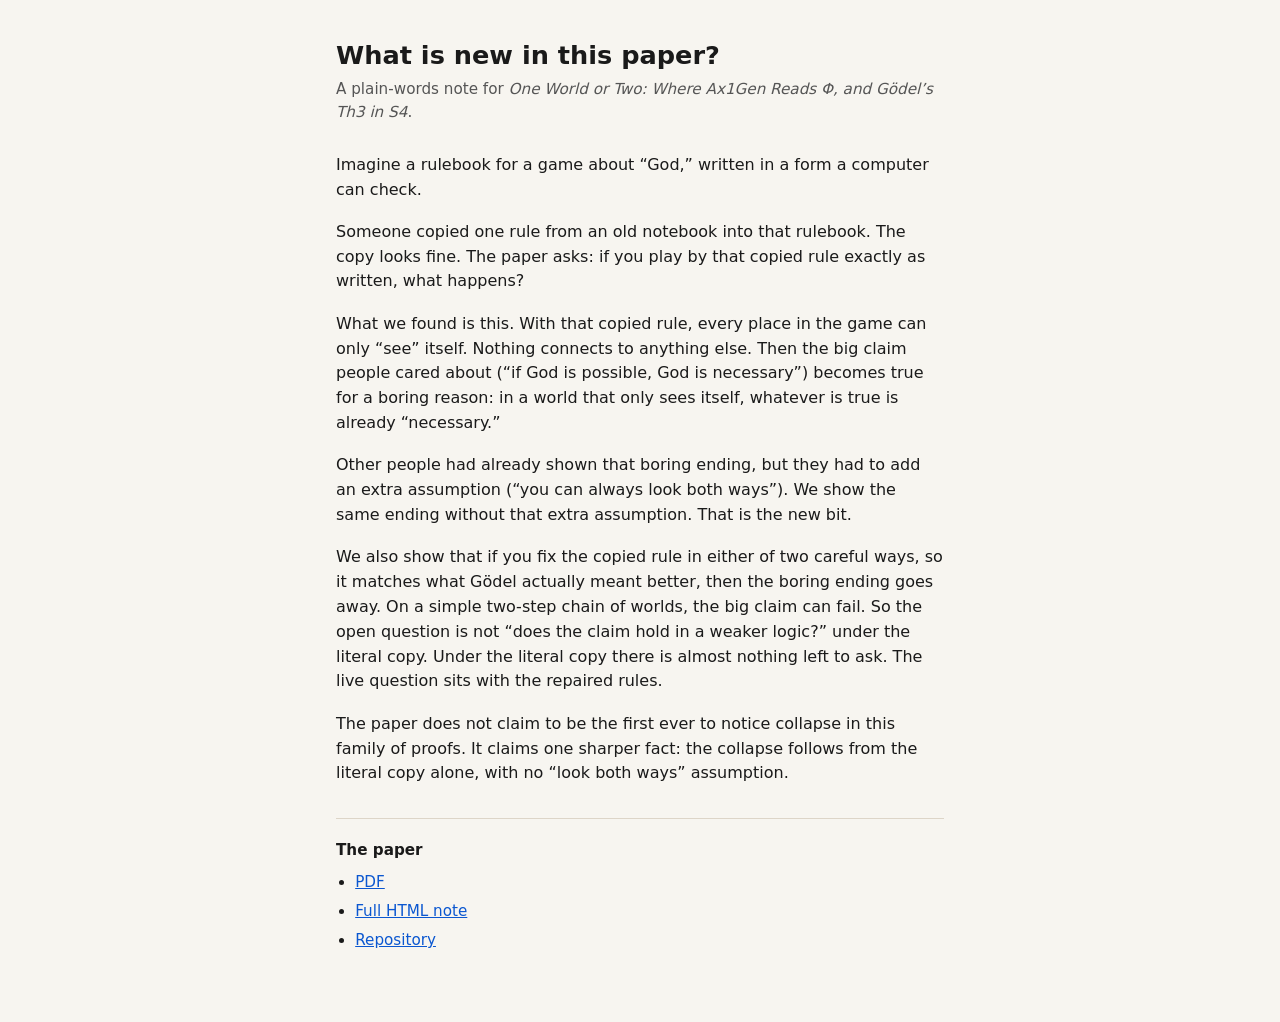
==== docs/eli5.html @ 45f97d74 "Add a plain-words summary of the note. docs/eli5.html is the uploaded page, unchanged, with a one-li" ====
<!DOCTYPE html>
<html lang="en">
<head>
  <meta charset="utf-8">
  <meta name="viewport" content="width=device-width, initial-scale=1">
  <title>What is new in this paper? (plain words)</title>
  <style>
    :root { color-scheme: light dark; }
    body {
      margin: 0;
      font-family: system-ui, -apple-system, Segoe UI, Roboto, Helvetica, Arial, sans-serif;
      line-height: 1.55;
      background: #f7f5f0;
      color: #1a1a1a;
    }
    main {
      max-width: 38rem;
      margin: 0 auto;
      padding: 2.5rem 1.25rem 4rem;
    }
    h1 {
      font-size: 1.6rem;
      font-weight: 650;
      line-height: 1.25;
      margin: 0 0 0.35rem;
    }
    .sub {
      color: #555;
      font-size: 0.95rem;
      margin: 0 0 1.75rem;
    }
    p { margin: 0 0 1.1rem; }
    a { color: #0b57d0; }
    .links {
      margin-top: 2rem;
      padding-top: 1.25rem;
      border-top: 1px solid #ddd5c8;
      font-size: 0.95rem;
    }
    .links ul { padding-left: 1.2rem; margin: 0.5rem 0 0; }
    .links li { margin: 0.35rem 0; }
    @media (prefers-color-scheme: dark) {
      body { background: #141414; color: #eee; }
      .sub { color: #aaa; }
      a { color: #8ab4f8; }
      .links { border-top-color: #333; }
    }
  </style>
</head>
<body>
  <main>
    <h1>What is new in this paper?</h1>
    <p class="sub">A plain-words note for
      <cite>One World or Two: Where Ax1Gen Reads Φ, and Gödel’s Th3 in S4</cite>.
    </p>

    <p>Imagine a rulebook for a game about “God,” written in a form a computer can check.</p>

    <p>Someone copied one rule from an old notebook into that rulebook. The copy looks fine. The paper asks: if you play by that copied rule exactly as written, what happens?</p>

    <p>What we found is this. With that copied rule, every place in the game can only “see” itself. Nothing connects to anything else. Then the big claim people cared about (“if God is possible, God is necessary”) becomes true for a boring reason: in a world that only sees itself, whatever is true is already “necessary.”</p>

    <p>Other people had already shown that boring ending, but they had to add an extra assumption (“you can always look both ways”). We show the same ending without that extra assumption. That is the new bit.</p>

    <p>We also show that if you fix the copied rule in either of two careful ways, so it matches what Gödel actually meant better, then the boring ending goes away. On a simple two-step chain of worlds, the big claim can fail. So the open question is not “does the claim hold in a weaker logic?” under the literal copy. Under the literal copy there is almost nothing left to ask. The live question sits with the repaired rules.</p>

    <p>The paper does not claim to be the first ever to notice collapse in this family of proofs. It claims one sharper fact: the collapse follows from the literal copy alone, with no “look both ways” assumption.</p>

    <div class="links">
      <strong>The paper</strong>
      <ul>
        <li><a href="https://cdn.jsdelivr.net/gh/drewarrowood/godel-ontological@master/docs/main.pdf">PDF</a></li>
        <li><a href="https://htmlpreview.github.io/?https://raw.githubusercontent.com/drewarrowood/godel-ontological/master/docs/index.html">Full HTML note</a></li>
        <li><a href="https://github.com/drewarrowood/godel-ontological">Repository</a></li>
      </ul>
    </div>
  </main>
</body>
</html>
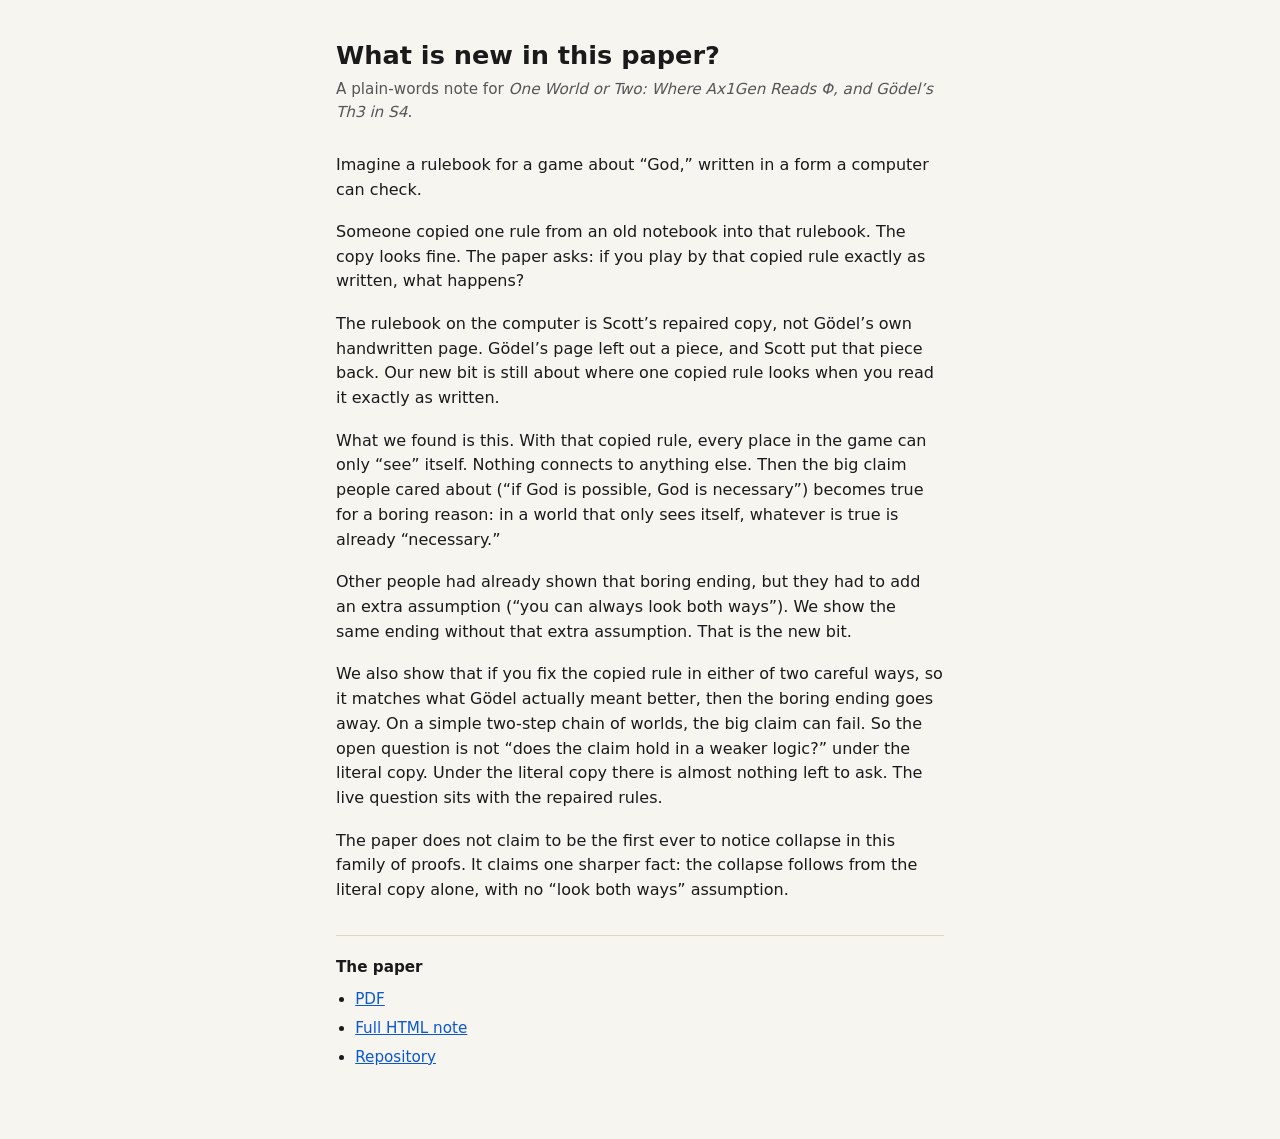
==== commit 0749b1d5: "Distinguish Gödel's hand page from Scott's repaired essence. Cite Benzmüller and Scott for the Nachl" ====
--- a/docs/eli5.html
+++ b/docs/eli5.html
@@ -58,6 +58,8 @@
 
     <p>Someone copied one rule from an old notebook into that rulebook. The copy looks fine. The paper asks: if you play by that copied rule exactly as written, what happens?</p>
 
+    <p>The rulebook on the computer is Scott’s repaired copy, not Gödel’s own handwritten page. Gödel’s page left out a piece, and Scott put that piece back. Our new bit is still about where one copied rule looks when you read it exactly as written.</p>
+
     <p>What we found is this. With that copied rule, every place in the game can only “see” itself. Nothing connects to anything else. Then the big claim people cared about (“if God is possible, God is necessary”) becomes true for a boring reason: in a world that only sees itself, whatever is true is already “necessary.”</p>
 
     <p>Other people had already shown that boring ending, but they had to add an extra assumption (“you can always look both ways”). We show the same ending without that extra assumption. That is the new bit.</p>
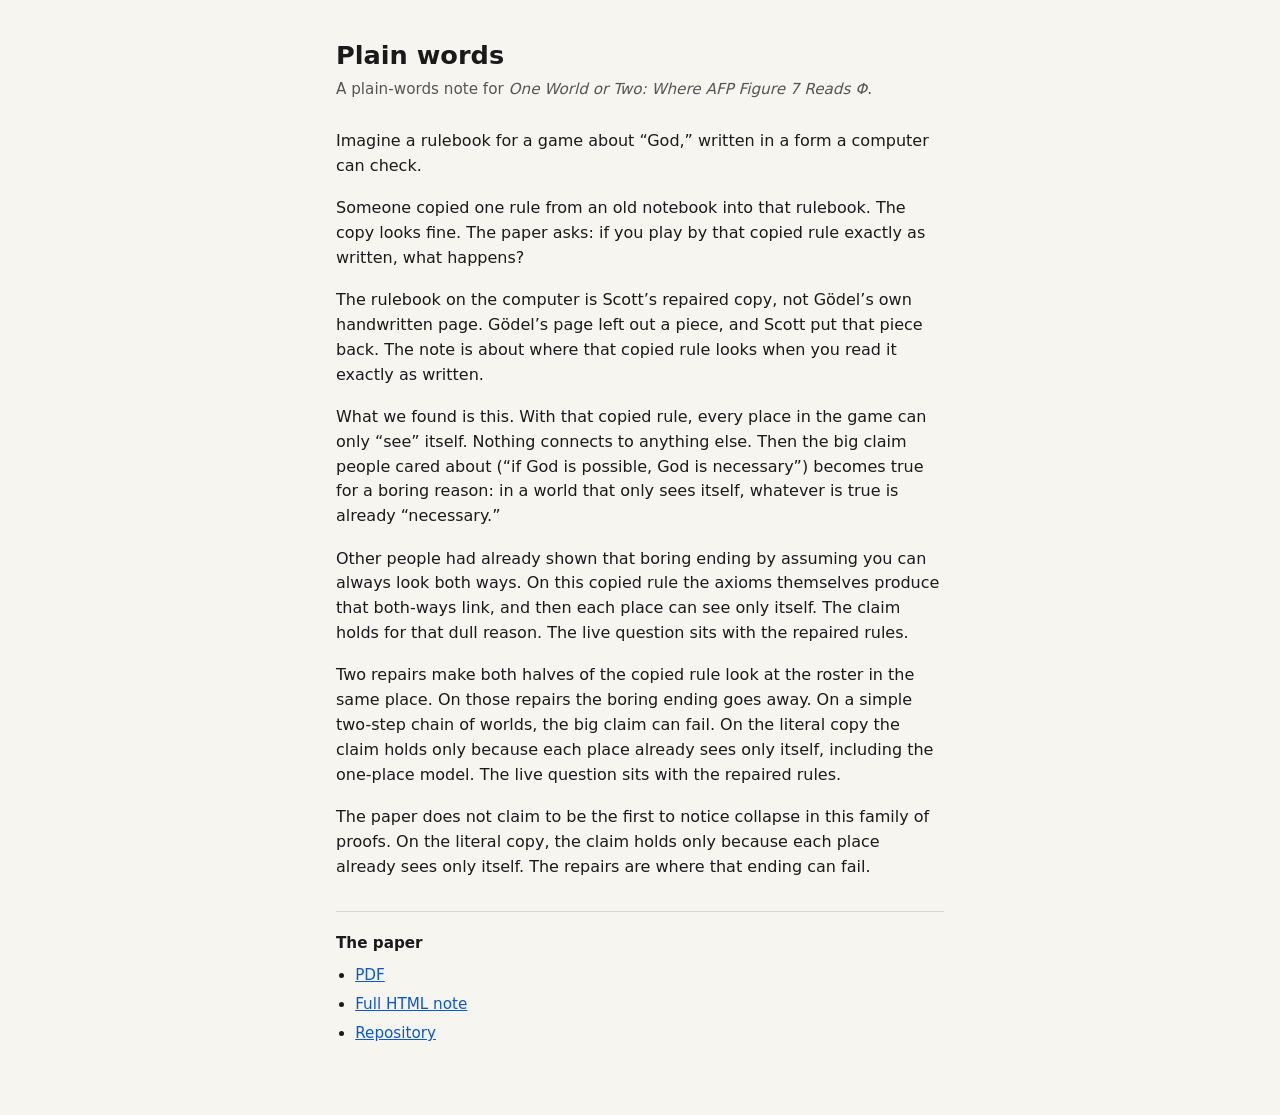
==== commit 38f0f0db: "Rename the note around AFP Figure 7 and record derived symmetry. The title names where the Scott/AFP" ====
--- a/docs/eli5.html
+++ b/docs/eli5.html
@@ -3,7 +3,7 @@
 <head>
   <meta charset="utf-8">
   <meta name="viewport" content="width=device-width, initial-scale=1">
-  <title>What is new in this paper? (plain words)</title>
+  <title>Plain words: where AFP Figure 7 reads Φ</title>
   <style>
     :root { color-scheme: light dark; }
     body {
@@ -49,24 +49,24 @@
 </head>
 <body>
   <main>
-    <h1>What is new in this paper?</h1>
+    <h1>Plain words</h1>
     <p class="sub">A plain-words note for
-      <cite>One World or Two: Where Ax1Gen Reads Φ, and Gödel’s Th3 in S4</cite>.
+      <cite>One World or Two: Where AFP Figure 7 Reads Φ</cite>.
     </p>
 
     <p>Imagine a rulebook for a game about “God,” written in a form a computer can check.</p>
 
     <p>Someone copied one rule from an old notebook into that rulebook. The copy looks fine. The paper asks: if you play by that copied rule exactly as written, what happens?</p>
 
-    <p>The rulebook on the computer is Scott’s repaired copy, not Gödel’s own handwritten page. Gödel’s page left out a piece, and Scott put that piece back. Our new bit is still about where one copied rule looks when you read it exactly as written.</p>
+    <p>The rulebook on the computer is Scott’s repaired copy, not Gödel’s own handwritten page. Gödel’s page left out a piece, and Scott put that piece back. The note is about where that copied rule looks when you read it exactly as written.</p>
 
     <p>What we found is this. With that copied rule, every place in the game can only “see” itself. Nothing connects to anything else. Then the big claim people cared about (“if God is possible, God is necessary”) becomes true for a boring reason: in a world that only sees itself, whatever is true is already “necessary.”</p>
 
-    <p>Other people had already shown that boring ending, but they had to add an extra assumption (“you can always look both ways”). We show the same ending without that extra assumption. That is the new bit.</p>
+    <p>Other people had already shown that boring ending by assuming you can always look both ways. On this copied rule the axioms themselves produce that both-ways link, and then each place can see only itself. The claim holds for that dull reason. The live question sits with the repaired rules.</p>
 
-    <p>We also show that if you fix the copied rule in either of two careful ways, so it matches what Gödel actually meant better, then the boring ending goes away. On a simple two-step chain of worlds, the big claim can fail. So the open question is not “does the claim hold in a weaker logic?” under the literal copy. Under the literal copy there is almost nothing left to ask. The live question sits with the repaired rules.</p>
+    <p>Two repairs make both halves of the copied rule look at the roster in the same place. On those repairs the boring ending goes away. On a simple two-step chain of worlds, the big claim can fail. On the literal copy the claim holds only because each place already sees only itself, including the one-place model. The live question sits with the repaired rules.</p>
 
-    <p>The paper does not claim to be the first ever to notice collapse in this family of proofs. It claims one sharper fact: the collapse follows from the literal copy alone, with no “look both ways” assumption.</p>
+    <p>The paper does not claim to be the first to notice collapse in this family of proofs. On the literal copy, the claim holds only because each place already sees only itself. The repairs are where that ending can fail.</p>
 
     <div class="links">
       <strong>The paper</strong>
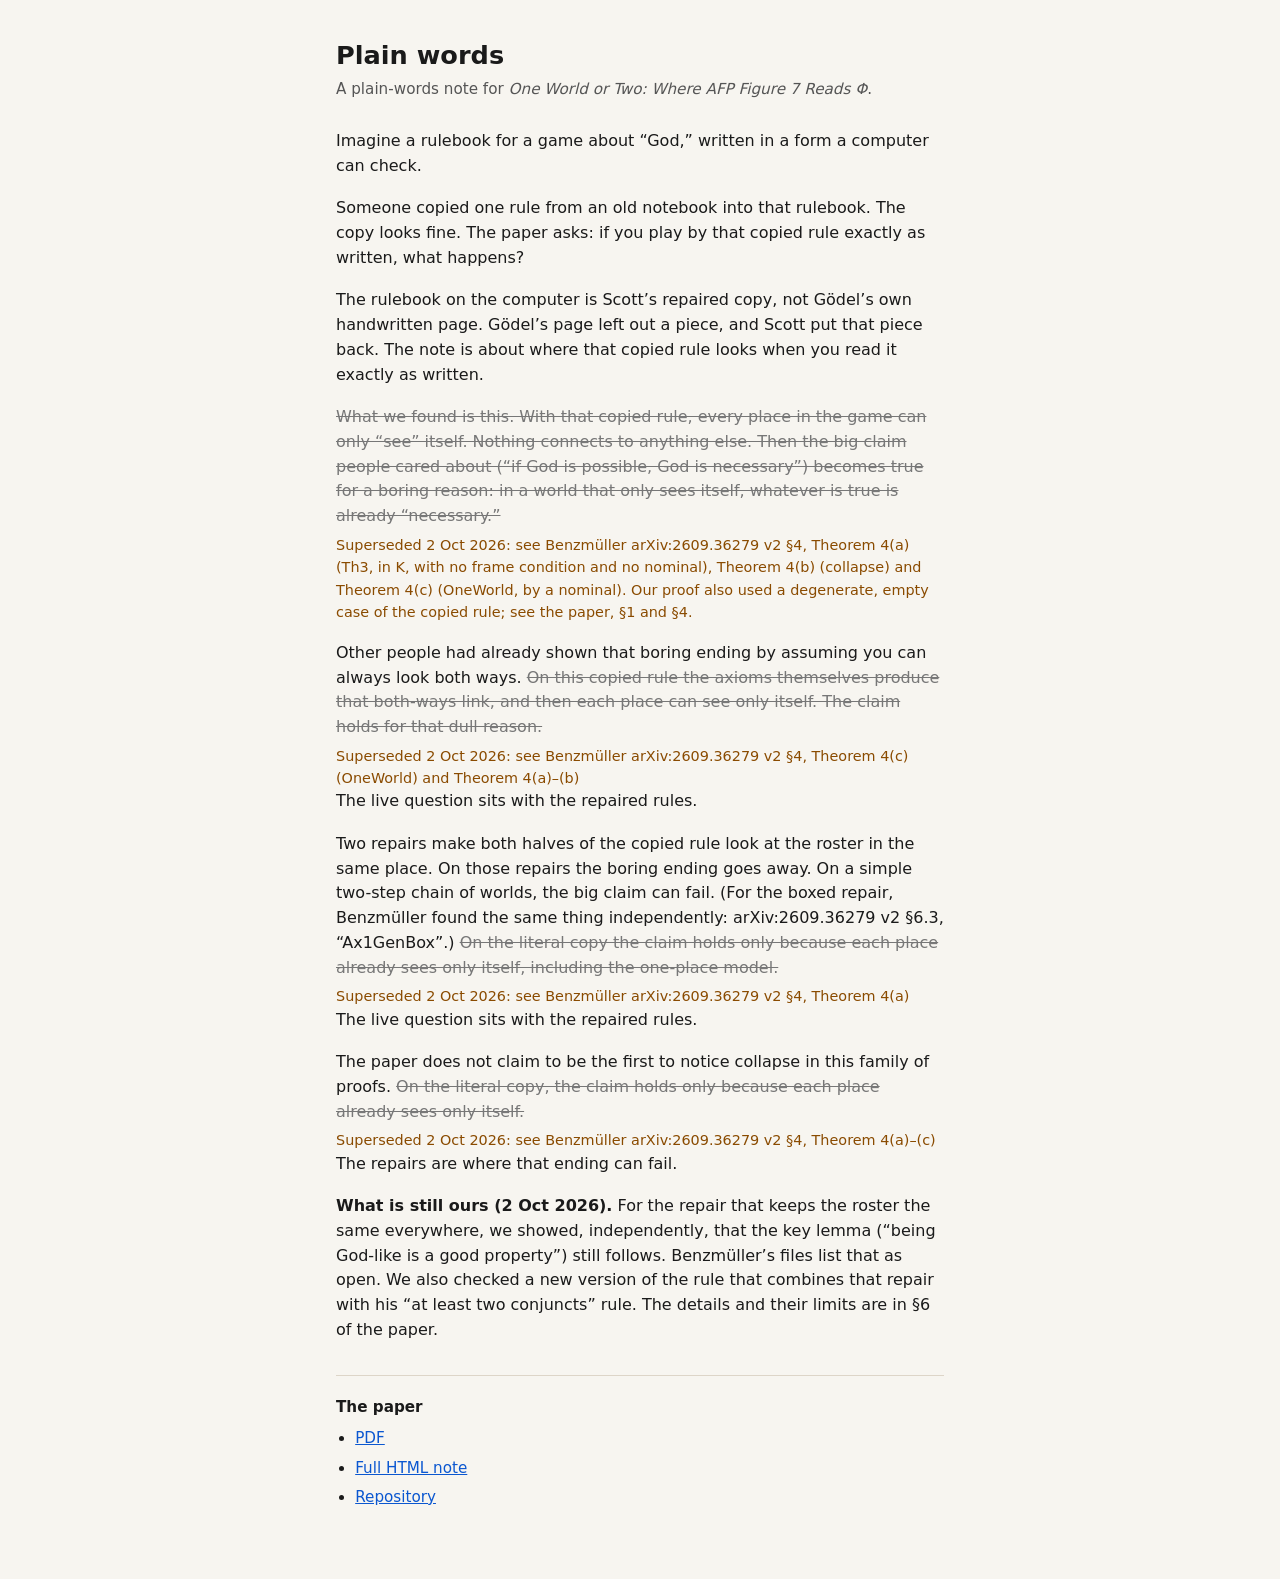
==== commit 3c25f1ad: "Reviewer edits: independence wording, Candidate B scope, nominals argument, genuine-countermodel cav" ====
--- a/docs/eli5.html
+++ b/docs/eli5.html
@@ -39,11 +39,14 @@
     }
     .links ul { padding-left: 1.2rem; margin: 0.5rem 0 0; }
     .links li { margin: 0.35rem 0; }
+    .sup { display: block; font-size: 0.9rem; color: #8a4b00; margin-top: 0.3rem; }
+    del { color: #777; }
     @media (prefers-color-scheme: dark) {
       body { background: #141414; color: #eee; }
       .sub { color: #aaa; }
       a { color: #8ab4f8; }
       .links { border-top-color: #333; }
+      .sup { color: #f6b26b; }
     }
   </style>
 </head>
@@ -60,13 +63,15 @@
 
     <p>The rulebook on the computer is Scott’s repaired copy, not Gödel’s own handwritten page. Gödel’s page left out a piece, and Scott put that piece back. The note is about where that copied rule looks when you read it exactly as written.</p>
 
-    <p>What we found is this. With that copied rule, every place in the game can only “see” itself. Nothing connects to anything else. Then the big claim people cared about (“if God is possible, God is necessary”) becomes true for a boring reason: in a world that only sees itself, whatever is true is already “necessary.”</p>
+    <p><del>What we found is this. With that copied rule, every place in the game can only “see” itself. Nothing connects to anything else. Then the big claim people cared about (“if God is possible, God is necessary”) becomes true for a boring reason: in a world that only sees itself, whatever is true is already “necessary.”</del> <span class="sup">Superseded 2 Oct 2026: see Benzmüller arXiv:2609.36279 v2 §4, Theorem 4(a) (Th3, in K, with no frame condition and no nominal), Theorem 4(b) (collapse) and Theorem 4(c) (OneWorld, by a nominal). Our proof also used a degenerate, empty case of the copied rule; see the paper, §1 and §4.</span></p>
 
-    <p>Other people had already shown that boring ending by assuming you can always look both ways. On this copied rule the axioms themselves produce that both-ways link, and then each place can see only itself. The claim holds for that dull reason. The live question sits with the repaired rules.</p>
+    <p>Other people had already shown that boring ending by assuming you can always look both ways. <del>On this copied rule the axioms themselves produce that both-ways link, and then each place can see only itself. The claim holds for that dull reason.</del> <span class="sup">Superseded 2 Oct 2026: see Benzmüller arXiv:2609.36279 v2 §4, Theorem 4(c) (OneWorld) and Theorem 4(a)–(b)</span> The live question sits with the repaired rules.</p>
 
-    <p>Two repairs make both halves of the copied rule look at the roster in the same place. On those repairs the boring ending goes away. On a simple two-step chain of worlds, the big claim can fail. On the literal copy the claim holds only because each place already sees only itself, including the one-place model. The live question sits with the repaired rules.</p>
+    <p>Two repairs make both halves of the copied rule look at the roster in the same place. On those repairs the boring ending goes away. On a simple two-step chain of worlds, the big claim can fail. (For the boxed repair, Benzmüller found the same thing independently: arXiv:2609.36279 v2 §6.3, “Ax1GenBox”.) <del>On the literal copy the claim holds only because each place already sees only itself, including the one-place model.</del> <span class="sup">Superseded 2 Oct 2026: see Benzmüller arXiv:2609.36279 v2 §4, Theorem 4(a)</span> The live question sits with the repaired rules.</p>
 
-    <p>The paper does not claim to be the first to notice collapse in this family of proofs. On the literal copy, the claim holds only because each place already sees only itself. The repairs are where that ending can fail.</p>
+    <p>The paper does not claim to be the first to notice collapse in this family of proofs. <del>On the literal copy, the claim holds only because each place already sees only itself.</del> <span class="sup">Superseded 2 Oct 2026: see Benzmüller arXiv:2609.36279 v2 §4, Theorem 4(a)–(c)</span> The repairs are where that ending can fail.</p>
+
+    <p><strong>What is still ours (2 Oct 2026).</strong> For the repair that keeps the roster the same everywhere, we showed, independently, that the key lemma (“being God-like is a good property”) still follows. Benzmüller’s files list that as open. We also checked a new version of the rule that combines that repair with his “at least two conjuncts” rule. The details and their limits are in §6 of the paper.</p>
 
     <div class="links">
       <strong>The paper</strong>
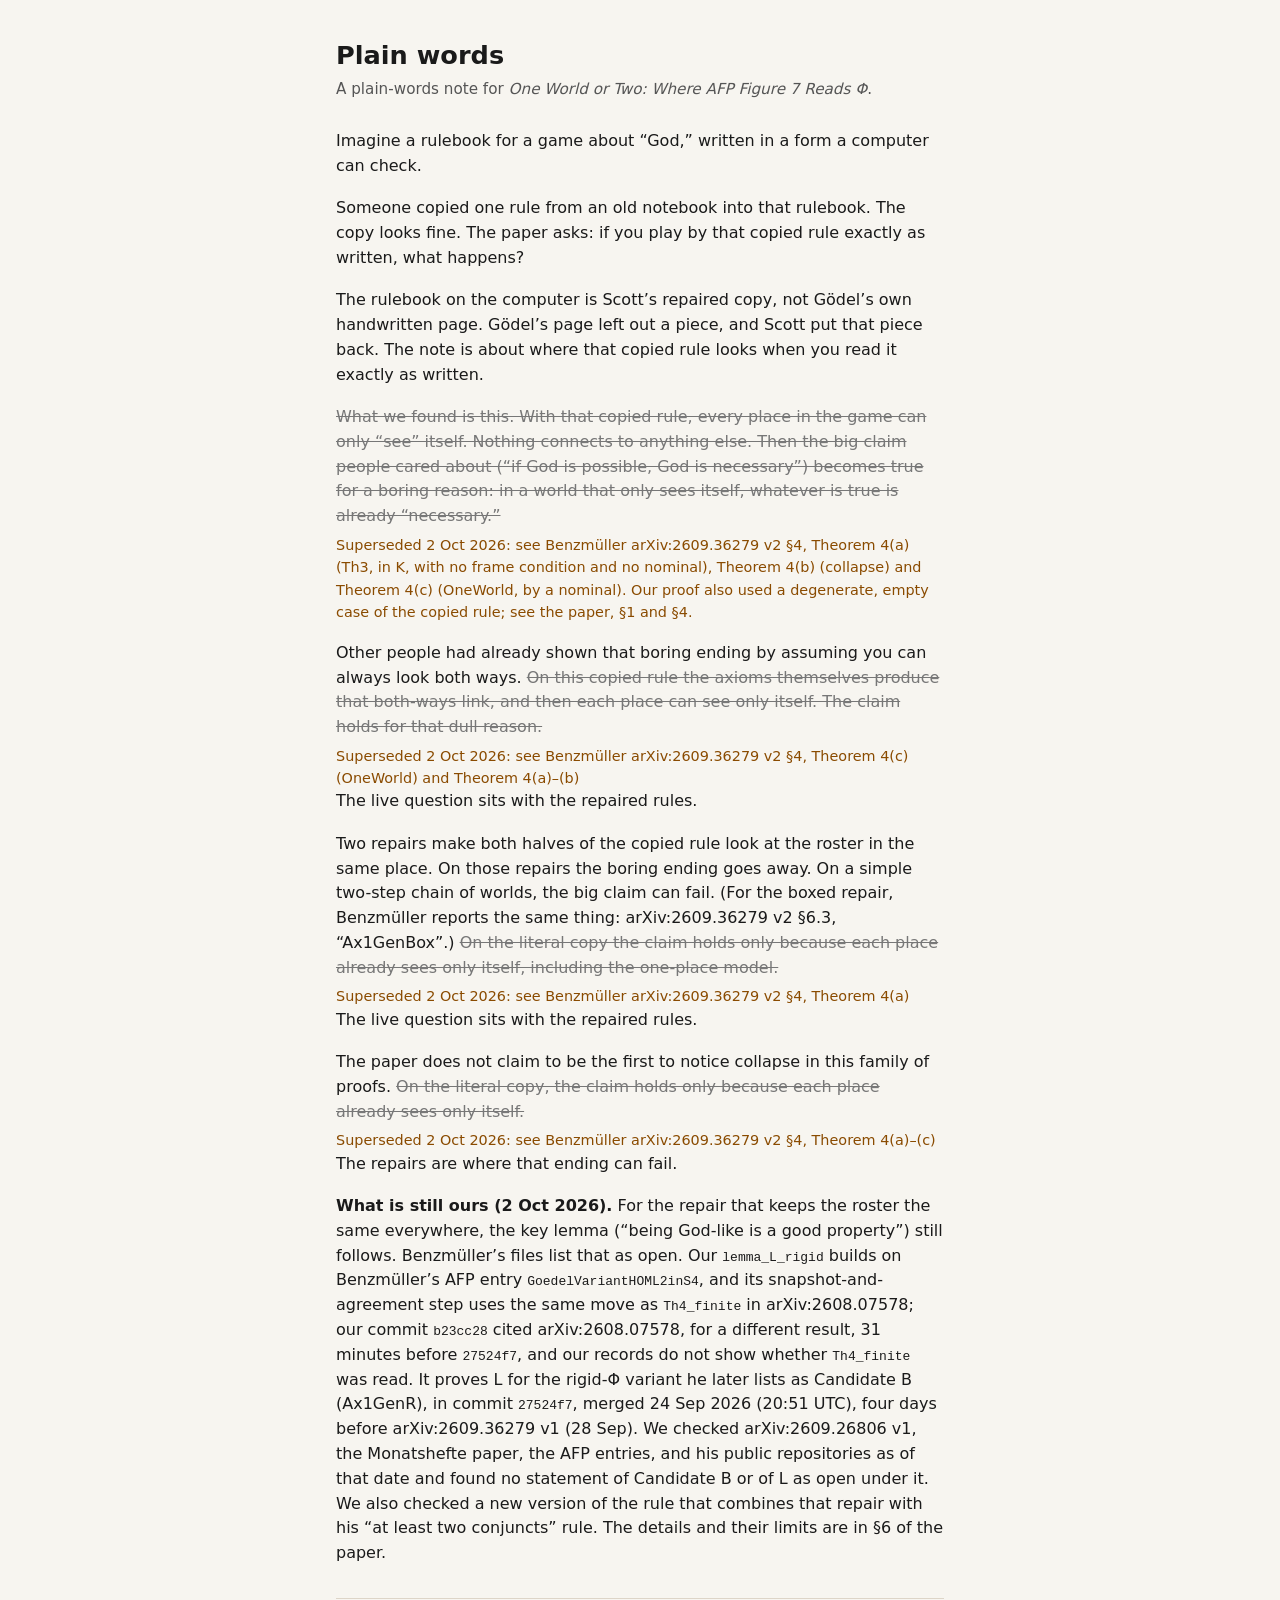
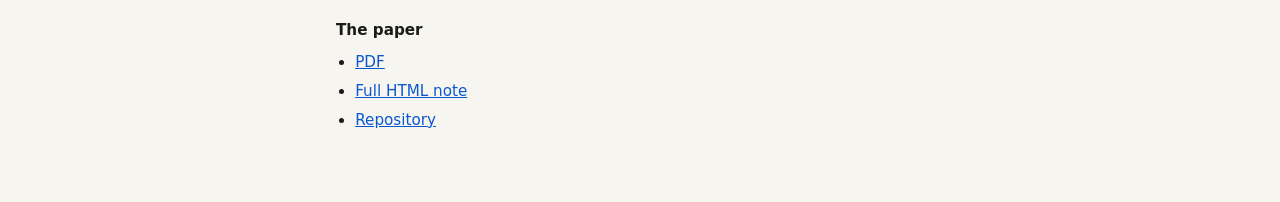
==== commit c05cd0c0: "Replace 'independently' with checkable provenance for lemma_L_rigid State that lemma_L_rigid builds " ====
--- a/docs/eli5.html
+++ b/docs/eli5.html
@@ -67,11 +67,11 @@
 
     <p>Other people had already shown that boring ending by assuming you can always look both ways. <del>On this copied rule the axioms themselves produce that both-ways link, and then each place can see only itself. The claim holds for that dull reason.</del> <span class="sup">Superseded 2 Oct 2026: see Benzmüller arXiv:2609.36279 v2 §4, Theorem 4(c) (OneWorld) and Theorem 4(a)–(b)</span> The live question sits with the repaired rules.</p>
 
-    <p>Two repairs make both halves of the copied rule look at the roster in the same place. On those repairs the boring ending goes away. On a simple two-step chain of worlds, the big claim can fail. (For the boxed repair, Benzmüller found the same thing independently: arXiv:2609.36279 v2 §6.3, “Ax1GenBox”.) <del>On the literal copy the claim holds only because each place already sees only itself, including the one-place model.</del> <span class="sup">Superseded 2 Oct 2026: see Benzmüller arXiv:2609.36279 v2 §4, Theorem 4(a)</span> The live question sits with the repaired rules.</p>
+    <p>Two repairs make both halves of the copied rule look at the roster in the same place. On those repairs the boring ending goes away. On a simple two-step chain of worlds, the big claim can fail. (For the boxed repair, Benzmüller reports the same thing: arXiv:2609.36279 v2 §6.3, “Ax1GenBox”.) <del>On the literal copy the claim holds only because each place already sees only itself, including the one-place model.</del> <span class="sup">Superseded 2 Oct 2026: see Benzmüller arXiv:2609.36279 v2 §4, Theorem 4(a)</span> The live question sits with the repaired rules.</p>
 
     <p>The paper does not claim to be the first to notice collapse in this family of proofs. <del>On the literal copy, the claim holds only because each place already sees only itself.</del> <span class="sup">Superseded 2 Oct 2026: see Benzmüller arXiv:2609.36279 v2 §4, Theorem 4(a)–(c)</span> The repairs are where that ending can fail.</p>
 
-    <p><strong>What is still ours (2 Oct 2026).</strong> For the repair that keeps the roster the same everywhere, we showed, independently, that the key lemma (“being God-like is a good property”) still follows. Benzmüller’s files list that as open. We also checked a new version of the rule that combines that repair with his “at least two conjuncts” rule. The details and their limits are in §6 of the paper.</p>
+    <p><strong>What is still ours (2 Oct 2026).</strong> For the repair that keeps the roster the same everywhere, the key lemma (“being God-like is a good property”) still follows. Benzmüller’s files list that as open. Our <code>lemma_L_rigid</code> builds on Benzmüller’s AFP entry <code>GoedelVariantHOML2inS4</code>, and its snapshot-and-agreement step uses the same move as <code>Th4_finite</code> in arXiv:2608.07578; our commit <code>b23cc28</code> cited arXiv:2608.07578, for a different result, 31 minutes before <code>27524f7</code>, and our records do not show whether <code>Th4_finite</code> was read. It proves L for the rigid-Φ variant he later lists as Candidate B (Ax1GenR), in commit <code>27524f7</code>, merged 24 Sep 2026 (20:51 UTC), four days before arXiv:2609.36279 v1 (28 Sep). We checked arXiv:2609.26806 v1, the Monatshefte paper, the AFP entries, and his public repositories as of that date and found no statement of Candidate B or of L as open under it. We also checked a new version of the rule that combines that repair with his “at least two conjuncts” rule. The details and their limits are in §6 of the paper.</p>
 
     <div class="links">
       <strong>The paper</strong>
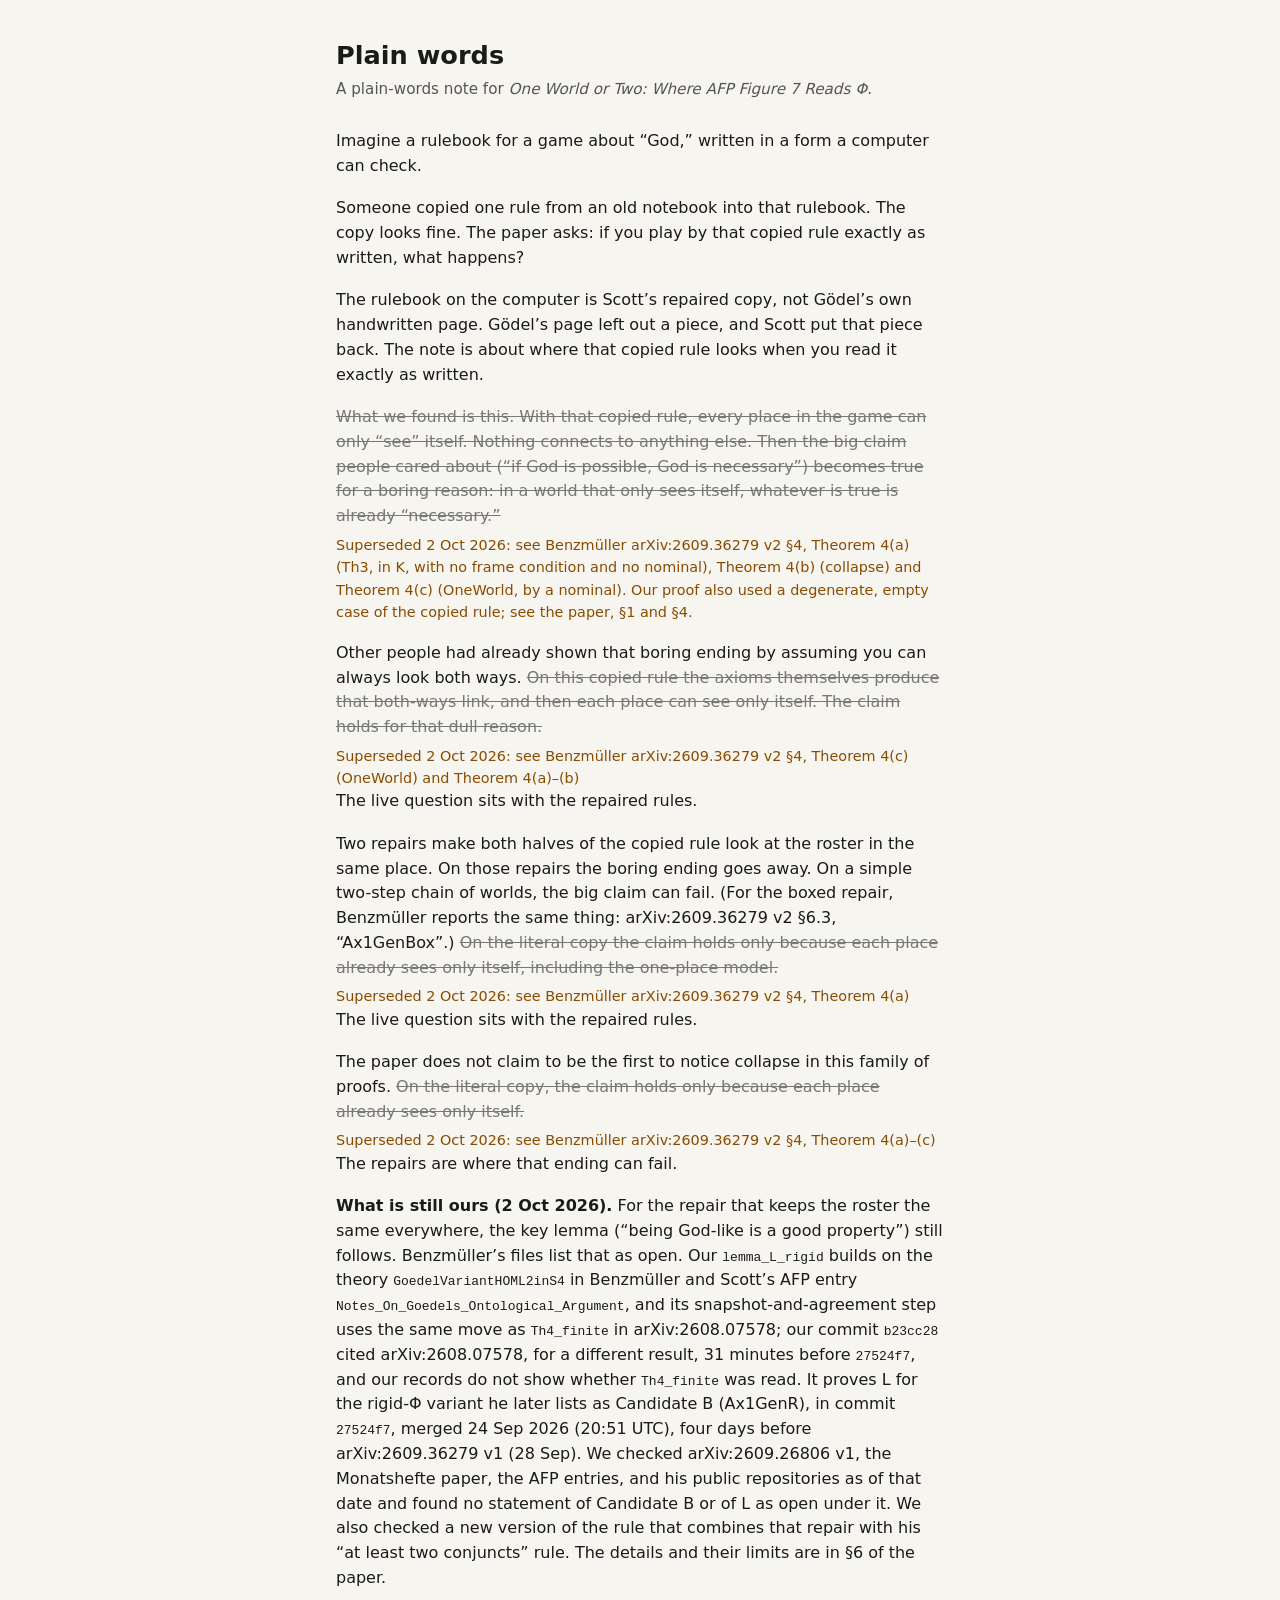
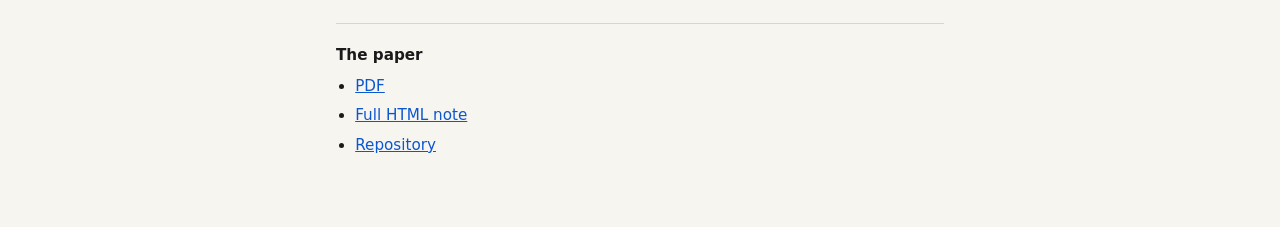
==== commit a0f292e0: "Fix attribution: GoedelVariantHOML2inS4 is a theory in Benzmüller and Scott's AFP entry The provenan" ====
--- a/docs/eli5.html
+++ b/docs/eli5.html
@@ -71,7 +71,7 @@
 
     <p>The paper does not claim to be the first to notice collapse in this family of proofs. <del>On the literal copy, the claim holds only because each place already sees only itself.</del> <span class="sup">Superseded 2 Oct 2026: see Benzmüller arXiv:2609.36279 v2 §4, Theorem 4(a)–(c)</span> The repairs are where that ending can fail.</p>
 
-    <p><strong>What is still ours (2 Oct 2026).</strong> For the repair that keeps the roster the same everywhere, the key lemma (“being God-like is a good property”) still follows. Benzmüller’s files list that as open. Our <code>lemma_L_rigid</code> builds on Benzmüller’s AFP entry <code>GoedelVariantHOML2inS4</code>, and its snapshot-and-agreement step uses the same move as <code>Th4_finite</code> in arXiv:2608.07578; our commit <code>b23cc28</code> cited arXiv:2608.07578, for a different result, 31 minutes before <code>27524f7</code>, and our records do not show whether <code>Th4_finite</code> was read. It proves L for the rigid-Φ variant he later lists as Candidate B (Ax1GenR), in commit <code>27524f7</code>, merged 24 Sep 2026 (20:51 UTC), four days before arXiv:2609.36279 v1 (28 Sep). We checked arXiv:2609.26806 v1, the Monatshefte paper, the AFP entries, and his public repositories as of that date and found no statement of Candidate B or of L as open under it. We also checked a new version of the rule that combines that repair with his “at least two conjuncts” rule. The details and their limits are in §6 of the paper.</p>
+    <p><strong>What is still ours (2 Oct 2026).</strong> For the repair that keeps the roster the same everywhere, the key lemma (“being God-like is a good property”) still follows. Benzmüller’s files list that as open. Our <code>lemma_L_rigid</code> builds on the theory <code>GoedelVariantHOML2inS4</code> in Benzmüller and Scott’s AFP entry <code>Notes_On_Goedels_Ontological_Argument</code>, and its snapshot-and-agreement step uses the same move as <code>Th4_finite</code> in arXiv:2608.07578; our commit <code>b23cc28</code> cited arXiv:2608.07578, for a different result, 31 minutes before <code>27524f7</code>, and our records do not show whether <code>Th4_finite</code> was read. It proves L for the rigid-Φ variant he later lists as Candidate B (Ax1GenR), in commit <code>27524f7</code>, merged 24 Sep 2026 (20:51 UTC), four days before arXiv:2609.36279 v1 (28 Sep). We checked arXiv:2609.26806 v1, the Monatshefte paper, the AFP entries, and his public repositories as of that date and found no statement of Candidate B or of L as open under it. We also checked a new version of the rule that combines that repair with his “at least two conjuncts” rule. The details and their limits are in §6 of the paper.</p>
 
     <div class="links">
       <strong>The paper</strong>
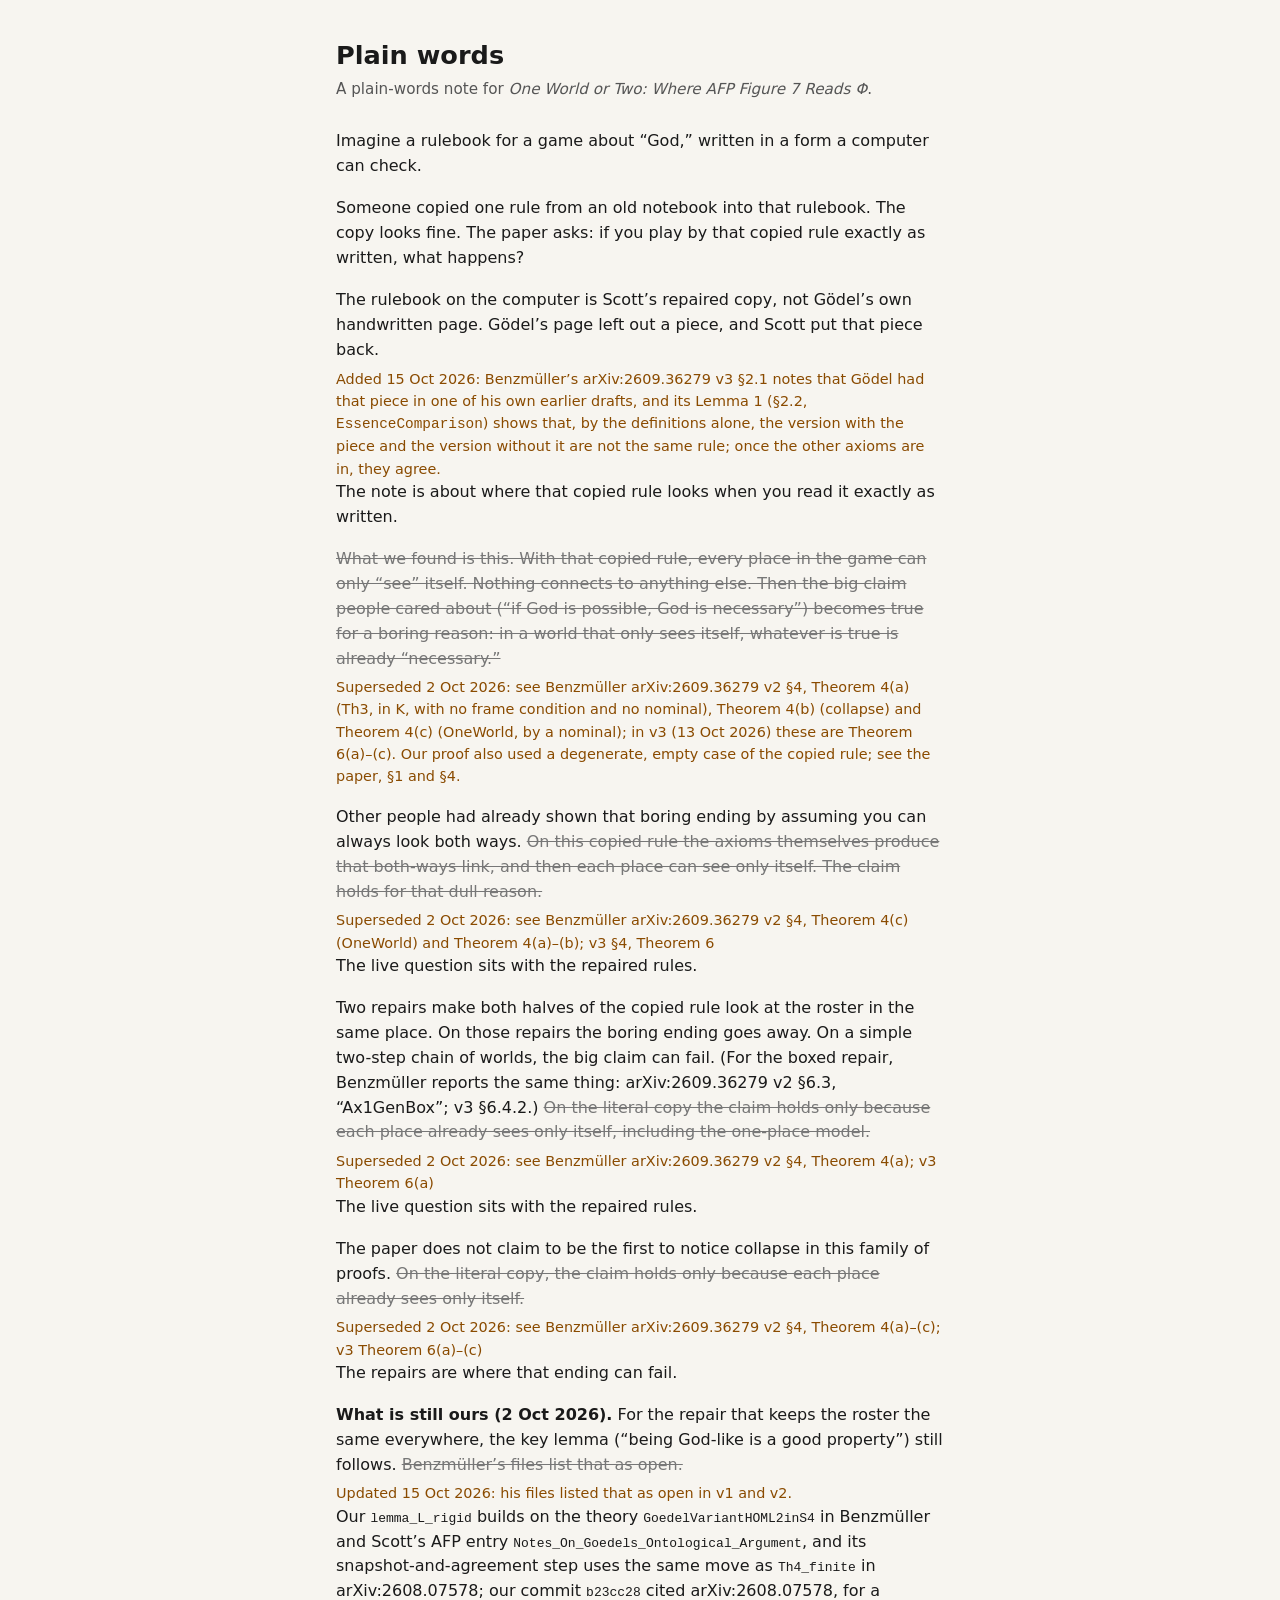
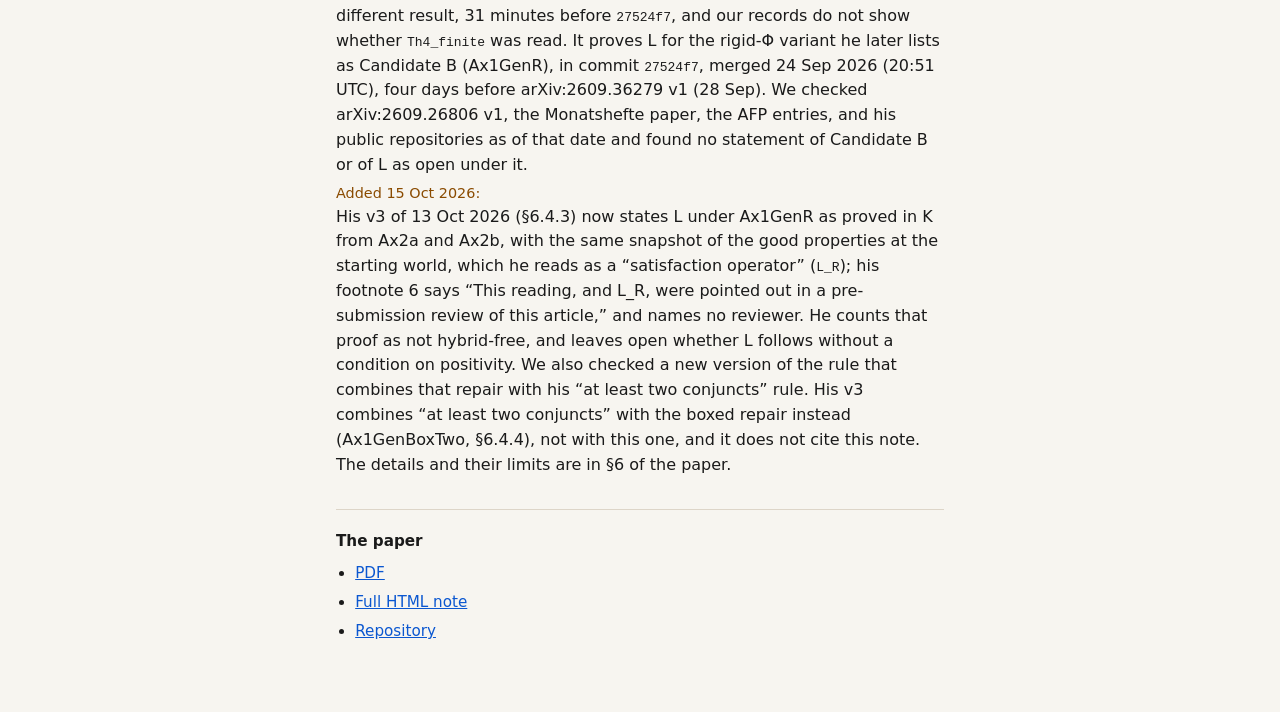
==== commit d1b9c39e: "Note arXiv:2609.36279v3 (13 Oct 2026): L_R, Ax1GenBoxTwo, essence Lemma 1 v3 states L under Ax1GenR " ====
--- a/docs/eli5.html
+++ b/docs/eli5.html
@@ -61,17 +61,17 @@
 
     <p>Someone copied one rule from an old notebook into that rulebook. The copy looks fine. The paper asks: if you play by that copied rule exactly as written, what happens?</p>
 
-    <p>The rulebook on the computer is Scott’s repaired copy, not Gödel’s own handwritten page. Gödel’s page left out a piece, and Scott put that piece back. The note is about where that copied rule looks when you read it exactly as written.</p>
+    <p>The rulebook on the computer is Scott’s repaired copy, not Gödel’s own handwritten page. Gödel’s page left out a piece, and Scott put that piece back. <span class="sup">Added 15 Oct 2026: Benzmüller’s arXiv:2609.36279 v3 §2.1 notes that Gödel had that piece in one of his own earlier drafts, and its Lemma 1 (§2.2, <code>EssenceComparison</code>) shows that, by the definitions alone, the version with the piece and the version without it are not the same rule; once the other axioms are in, they agree.</span> The note is about where that copied rule looks when you read it exactly as written.</p>
 
-    <p><del>What we found is this. With that copied rule, every place in the game can only “see” itself. Nothing connects to anything else. Then the big claim people cared about (“if God is possible, God is necessary”) becomes true for a boring reason: in a world that only sees itself, whatever is true is already “necessary.”</del> <span class="sup">Superseded 2 Oct 2026: see Benzmüller arXiv:2609.36279 v2 §4, Theorem 4(a) (Th3, in K, with no frame condition and no nominal), Theorem 4(b) (collapse) and Theorem 4(c) (OneWorld, by a nominal). Our proof also used a degenerate, empty case of the copied rule; see the paper, §1 and §4.</span></p>
+    <p><del>What we found is this. With that copied rule, every place in the game can only “see” itself. Nothing connects to anything else. Then the big claim people cared about (“if God is possible, God is necessary”) becomes true for a boring reason: in a world that only sees itself, whatever is true is already “necessary.”</del> <span class="sup">Superseded 2 Oct 2026: see Benzmüller arXiv:2609.36279 v2 §4, Theorem 4(a) (Th3, in K, with no frame condition and no nominal), Theorem 4(b) (collapse) and Theorem 4(c) (OneWorld, by a nominal); in v3 (13 Oct 2026) these are Theorem 6(a)–(c). Our proof also used a degenerate, empty case of the copied rule; see the paper, §1 and §4.</span></p>
 
-    <p>Other people had already shown that boring ending by assuming you can always look both ways. <del>On this copied rule the axioms themselves produce that both-ways link, and then each place can see only itself. The claim holds for that dull reason.</del> <span class="sup">Superseded 2 Oct 2026: see Benzmüller arXiv:2609.36279 v2 §4, Theorem 4(c) (OneWorld) and Theorem 4(a)–(b)</span> The live question sits with the repaired rules.</p>
+    <p>Other people had already shown that boring ending by assuming you can always look both ways. <del>On this copied rule the axioms themselves produce that both-ways link, and then each place can see only itself. The claim holds for that dull reason.</del> <span class="sup">Superseded 2 Oct 2026: see Benzmüller arXiv:2609.36279 v2 §4, Theorem 4(c) (OneWorld) and Theorem 4(a)–(b); v3 §4, Theorem 6</span> The live question sits with the repaired rules.</p>
 
-    <p>Two repairs make both halves of the copied rule look at the roster in the same place. On those repairs the boring ending goes away. On a simple two-step chain of worlds, the big claim can fail. (For the boxed repair, Benzmüller reports the same thing: arXiv:2609.36279 v2 §6.3, “Ax1GenBox”.) <del>On the literal copy the claim holds only because each place already sees only itself, including the one-place model.</del> <span class="sup">Superseded 2 Oct 2026: see Benzmüller arXiv:2609.36279 v2 §4, Theorem 4(a)</span> The live question sits with the repaired rules.</p>
+    <p>Two repairs make both halves of the copied rule look at the roster in the same place. On those repairs the boring ending goes away. On a simple two-step chain of worlds, the big claim can fail. (For the boxed repair, Benzmüller reports the same thing: arXiv:2609.36279 v2 §6.3, “Ax1GenBox”; v3 §6.4.2.) <del>On the literal copy the claim holds only because each place already sees only itself, including the one-place model.</del> <span class="sup">Superseded 2 Oct 2026: see Benzmüller arXiv:2609.36279 v2 §4, Theorem 4(a); v3 Theorem 6(a)</span> The live question sits with the repaired rules.</p>
 
-    <p>The paper does not claim to be the first to notice collapse in this family of proofs. <del>On the literal copy, the claim holds only because each place already sees only itself.</del> <span class="sup">Superseded 2 Oct 2026: see Benzmüller arXiv:2609.36279 v2 §4, Theorem 4(a)–(c)</span> The repairs are where that ending can fail.</p>
+    <p>The paper does not claim to be the first to notice collapse in this family of proofs. <del>On the literal copy, the claim holds only because each place already sees only itself.</del> <span class="sup">Superseded 2 Oct 2026: see Benzmüller arXiv:2609.36279 v2 §4, Theorem 4(a)–(c); v3 Theorem 6(a)–(c)</span> The repairs are where that ending can fail.</p>
 
-    <p><strong>What is still ours (2 Oct 2026).</strong> For the repair that keeps the roster the same everywhere, the key lemma (“being God-like is a good property”) still follows. Benzmüller’s files list that as open. Our <code>lemma_L_rigid</code> builds on the theory <code>GoedelVariantHOML2inS4</code> in Benzmüller and Scott’s AFP entry <code>Notes_On_Goedels_Ontological_Argument</code>, and its snapshot-and-agreement step uses the same move as <code>Th4_finite</code> in arXiv:2608.07578; our commit <code>b23cc28</code> cited arXiv:2608.07578, for a different result, 31 minutes before <code>27524f7</code>, and our records do not show whether <code>Th4_finite</code> was read. It proves L for the rigid-Φ variant he later lists as Candidate B (Ax1GenR), in commit <code>27524f7</code>, merged 24 Sep 2026 (20:51 UTC), four days before arXiv:2609.36279 v1 (28 Sep). We checked arXiv:2609.26806 v1, the Monatshefte paper, the AFP entries, and his public repositories as of that date and found no statement of Candidate B or of L as open under it. We also checked a new version of the rule that combines that repair with his “at least two conjuncts” rule. The details and their limits are in §6 of the paper.</p>
+    <p><strong>What is still ours (2 Oct 2026).</strong> For the repair that keeps the roster the same everywhere, the key lemma (“being God-like is a good property”) still follows. <del>Benzmüller’s files list that as open.</del> <span class="sup">Updated 15 Oct 2026: his files listed that as open in v1 and v2.</span> Our <code>lemma_L_rigid</code> builds on the theory <code>GoedelVariantHOML2inS4</code> in Benzmüller and Scott’s AFP entry <code>Notes_On_Goedels_Ontological_Argument</code>, and its snapshot-and-agreement step uses the same move as <code>Th4_finite</code> in arXiv:2608.07578; our commit <code>b23cc28</code> cited arXiv:2608.07578, for a different result, 31 minutes before <code>27524f7</code>, and our records do not show whether <code>Th4_finite</code> was read. It proves L for the rigid-Φ variant he later lists as Candidate B (Ax1GenR), in commit <code>27524f7</code>, merged 24 Sep 2026 (20:51 UTC), four days before arXiv:2609.36279 v1 (28 Sep). We checked arXiv:2609.26806 v1, the Monatshefte paper, the AFP entries, and his public repositories as of that date and found no statement of Candidate B or of L as open under it. <span class="sup">Added 15 Oct 2026:</span> His v3 of 13 Oct 2026 (§6.4.3) now states L under Ax1GenR as proved in K from Ax2a and Ax2b, with the same snapshot of the good properties at the starting world, which he reads as a “satisfaction operator” (<code>L_R</code>); his footnote 6 says “This reading, and L_R, were pointed out in a pre-submission review of this article,” and names no reviewer. He counts that proof as not hybrid-free, and leaves open whether L follows without a condition on positivity. We also checked a new version of the rule that combines that repair with his “at least two conjuncts” rule. His v3 combines “at least two conjuncts” with the boxed repair instead (Ax1GenBoxTwo, §6.4.4), not with this one, and it does not cite this note. The details and their limits are in §6 of the paper.</p>
 
     <div class="links">
       <strong>The paper</strong>
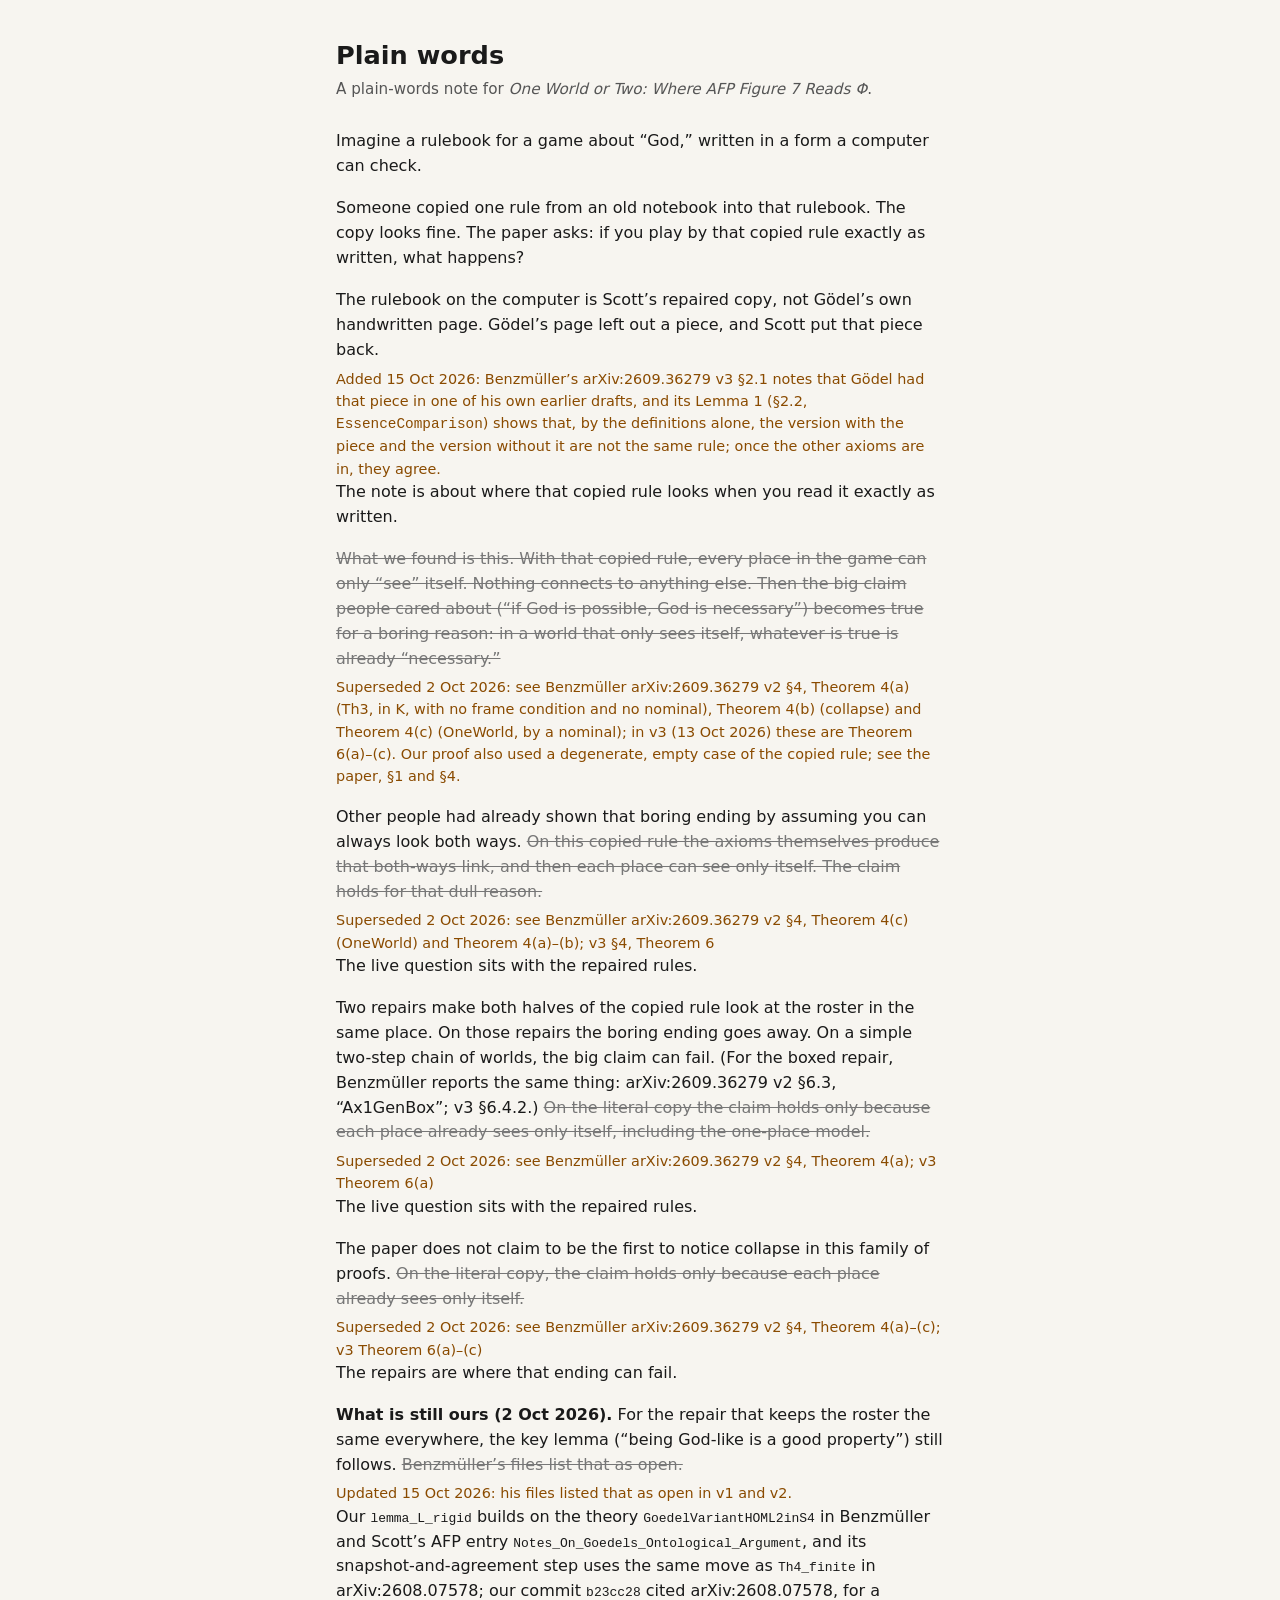
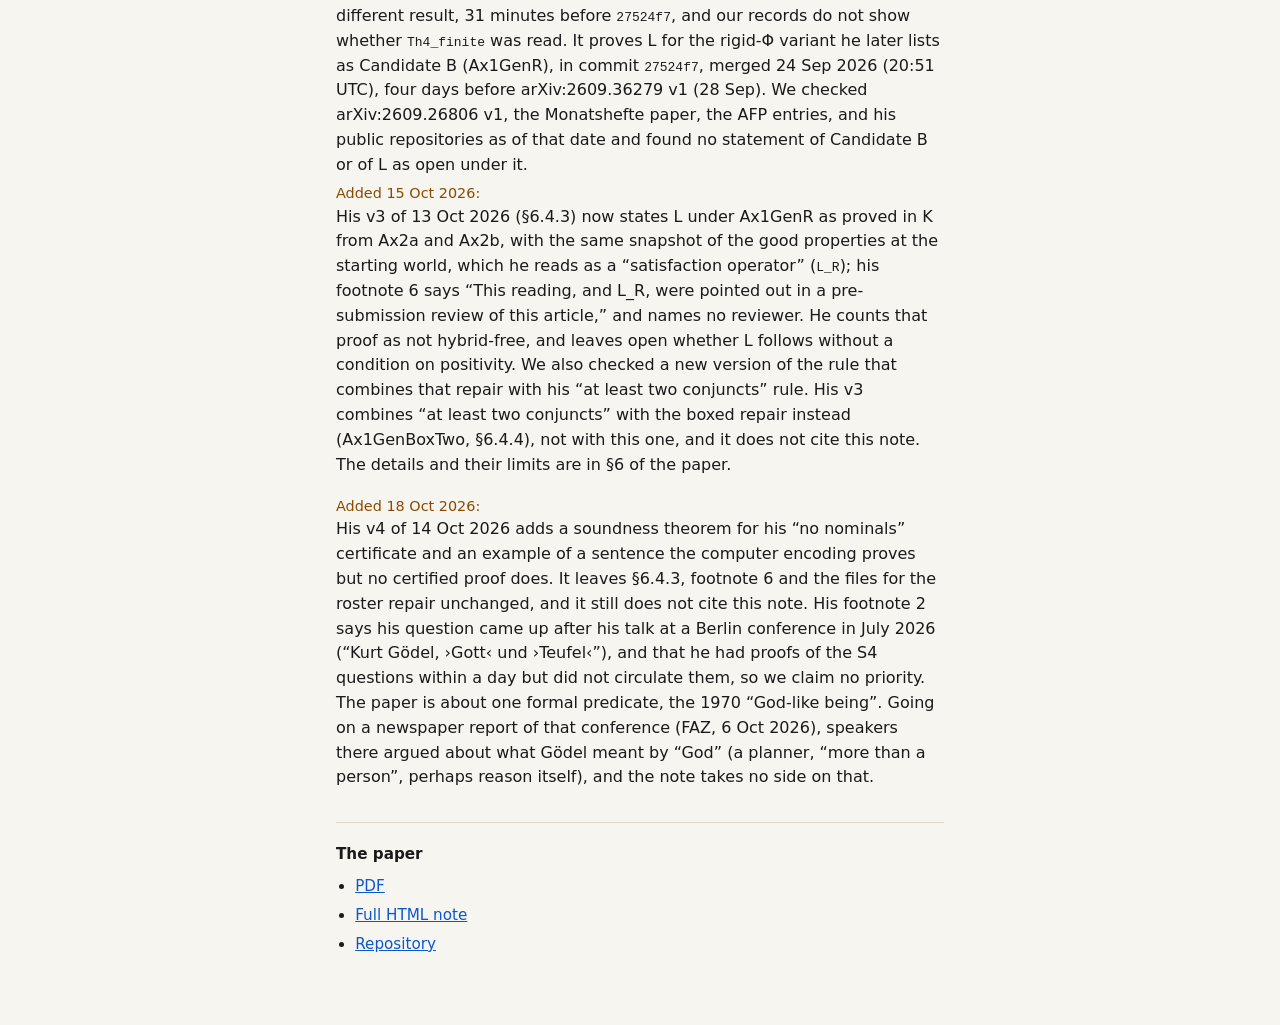
==== commit 678f8fb1: "Note arXiv:2609.36279v4 and the BBAW Berlin conference (18 Oct 2026) - v4 version map: Prop. 20 full" ====
--- a/docs/eli5.html
+++ b/docs/eli5.html
@@ -72,6 +72,7 @@
     <p>The paper does not claim to be the first to notice collapse in this family of proofs. <del>On the literal copy, the claim holds only because each place already sees only itself.</del> <span class="sup">Superseded 2 Oct 2026: see Benzmüller arXiv:2609.36279 v2 §4, Theorem 4(a)–(c); v3 Theorem 6(a)–(c)</span> The repairs are where that ending can fail.</p>
 
     <p><strong>What is still ours (2 Oct 2026).</strong> For the repair that keeps the roster the same everywhere, the key lemma (“being God-like is a good property”) still follows. <del>Benzmüller’s files list that as open.</del> <span class="sup">Updated 15 Oct 2026: his files listed that as open in v1 and v2.</span> Our <code>lemma_L_rigid</code> builds on the theory <code>GoedelVariantHOML2inS4</code> in Benzmüller and Scott’s AFP entry <code>Notes_On_Goedels_Ontological_Argument</code>, and its snapshot-and-agreement step uses the same move as <code>Th4_finite</code> in arXiv:2608.07578; our commit <code>b23cc28</code> cited arXiv:2608.07578, for a different result, 31 minutes before <code>27524f7</code>, and our records do not show whether <code>Th4_finite</code> was read. It proves L for the rigid-Φ variant he later lists as Candidate B (Ax1GenR), in commit <code>27524f7</code>, merged 24 Sep 2026 (20:51 UTC), four days before arXiv:2609.36279 v1 (28 Sep). We checked arXiv:2609.26806 v1, the Monatshefte paper, the AFP entries, and his public repositories as of that date and found no statement of Candidate B or of L as open under it. <span class="sup">Added 15 Oct 2026:</span> His v3 of 13 Oct 2026 (§6.4.3) now states L under Ax1GenR as proved in K from Ax2a and Ax2b, with the same snapshot of the good properties at the starting world, which he reads as a “satisfaction operator” (<code>L_R</code>); his footnote 6 says “This reading, and L_R, were pointed out in a pre-submission review of this article,” and names no reviewer. He counts that proof as not hybrid-free, and leaves open whether L follows without a condition on positivity. We also checked a new version of the rule that combines that repair with his “at least two conjuncts” rule. His v3 combines “at least two conjuncts” with the boxed repair instead (Ax1GenBoxTwo, §6.4.4), not with this one, and it does not cite this note. The details and their limits are in §6 of the paper.</p>
+    <p><span class="sup">Added 18 Oct 2026:</span> His v4 of 14 Oct 2026 adds a soundness theorem for his “no nominals” certificate and an example of a sentence the computer encoding proves but no certified proof does. It leaves §6.4.3, footnote 6 and the files for the roster repair unchanged, and it still does not cite this note. His footnote 2 says his question came up after his talk at a Berlin conference in July 2026 (“Kurt Gödel, ›Gott‹ und ›Teufel‹”), and that he had proofs of the S4 questions within a day but did not circulate them, so we claim no priority. The paper is about one formal predicate, the 1970 “God-like being”. Going on a newspaper report of that conference (FAZ, 6 Oct 2026), speakers there argued about what Gödel meant by “God” (a planner, “more than a person”, perhaps reason itself), and the note takes no side on that.</p>
 
     <div class="links">
       <strong>The paper</strong>
